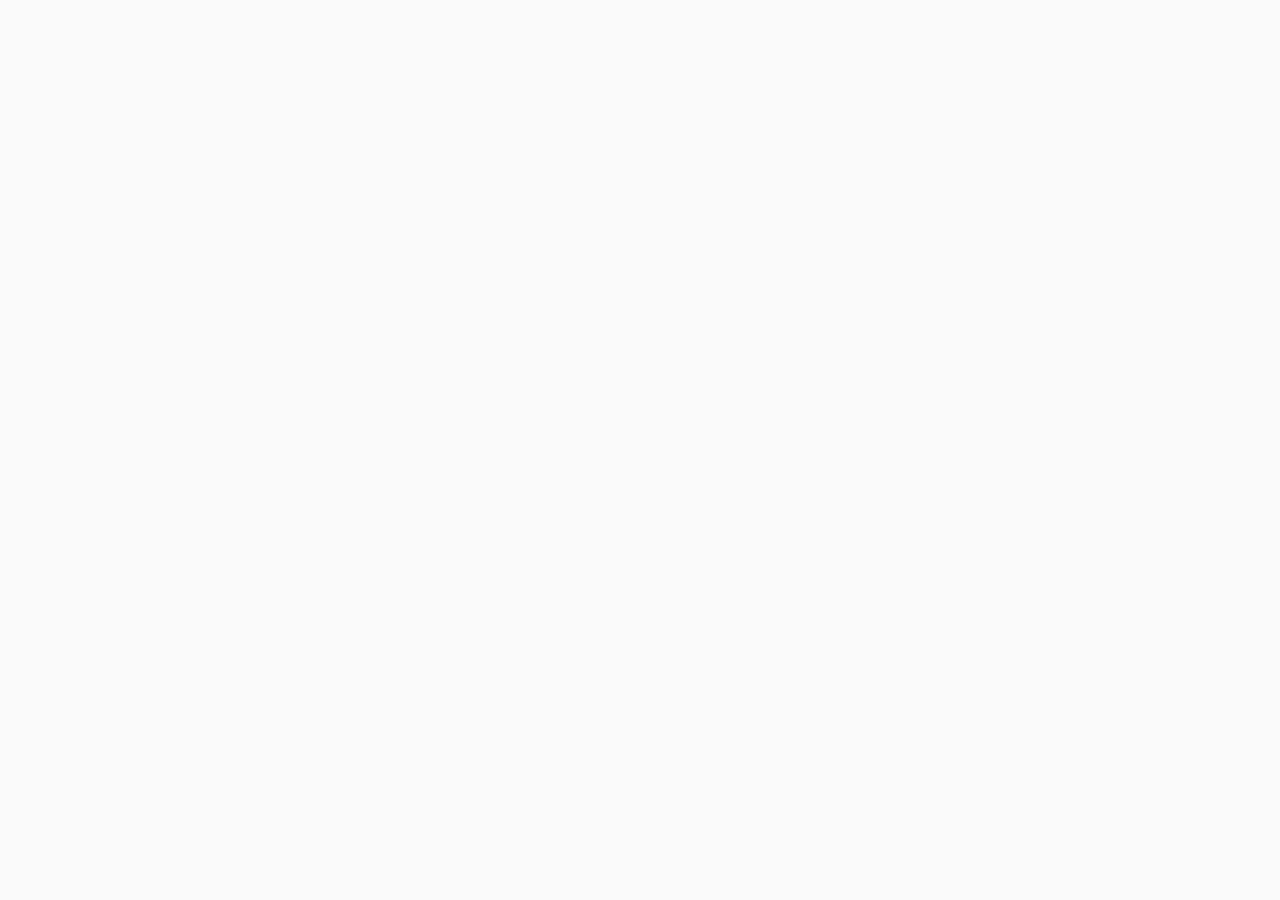
==== index.html @ f5d24d90 "style & refactor - remodelação total do UI do chat, criação de uma hompage, reorganização e remodula" ====
<!DOCTYPE html>
<html lang="pt-BR">
<head>
    <meta charset="UTF-8">
    <meta name="viewport" content="width=device-width, initial-scale=1.0">
    <title>Chatbot UFCA - Assistente Virtual Institucional</title>
    <link rel="icon" href="assets/logo_chatbot_ufca_beta.png">
    <link rel="preconnect" href="https://fonts.googleapis.com">
    <link rel="preconnect" href="https://fonts.gstatic.com" crossorigin>
    <link href="https://fonts.googleapis.com/css2?family=Inter:wght@400;500;600;700&display=swap" rel="stylesheet">
    <style>
        * {
            box-sizing: border-box;
            margin: 0;
            padding: 0;
        }

        html {
            scroll-behavior: smooth;
            font-family: 'Inter', -apple-system, BlinkMacSystemFont, sans-serif;
            color: #1F1F1F;
            background-color: #FAFAFA;
        }

        /* Barra Superior Fixa */
        .topbar {
            position: sticky;
            top: 0;
            height: 52px;
            background-color: #3A332D;
            color: #EAE4DC;
            display: flex;
            align-items: center;
            justify-content: space-between;
            padding: 0 32px;
            z-index: 1000;
            box-shadow: 0 2px 8px rgba(0, 0, 0, 0.18);
            font-size: 13px;
        }

        .topbar-group {
            display: flex;
            align-items: center;
            gap: 28px;
        }

        .topbar a {
            color: #EAE4DC;
            text-decoration: none;
            font-weight: 500;
            letter-spacing: 0.3px;
            display: inline-flex;
            align-items: center;
            gap: 8px;
            transition: color 0.2s ease;
        }

        .topbar a:hover {
            color: #F2C94C;
        }

        .topbar img {
            height: 26px;
            width: auto;
        }

        /* Container Principal */
        .container {
            max-width: 980px;
            margin: 0 auto;
            padding: 36px 20px 100px 20px;
        }

        /* Hero Section */
        .hero {
            background-color: #F4F5F6;
            border: 1px solid #D8DCE0;
            border-radius: 16px;
            padding: 36px 40px;
            display: flex;
            align-items: center;
            gap: 32px;
            margin-bottom: 32px;
        }

        .hero-logo {
            width: 115px;
            height: 115px;
            object-fit: contain;
            flex-shrink: 0;
        }

        .hero-content h1 {
            font-size: 28px;
            font-weight: 700;
            color: #111111;
            margin-bottom: 10px;
        }

        .hero-content p {
            font-size: 15px;
            line-height: 1.6;
            color: #333333;
            margin-bottom: 20px;
        }

        .hero-actions {
            display: flex;
            flex-wrap: wrap;
            gap: 12px;
        }

        .btn-primary {
            background-color: #3B6E75;
            color: #FFFFFF;
            text-decoration: none;
            font-weight: 600;
            font-size: 14px;
            padding: 11px 22px;
            border-radius: 8px;
            border: none;
            cursor: pointer;
            display: inline-flex;
            align-items: center;
            gap: 8px;
            transition: background-color 0.2s ease;
        }

        .btn-primary:hover {
            background-color: #2E585E;
        }

        .btn-secondary {
            background-color: #FFFFFF;
            color: #1F1F1F;
            text-decoration: none;
            font-weight: 600;
            font-size: 14px;
            padding: 11px 22px;
            border-radius: 8px;
            border: 1px solid #BFC5CC;
            cursor: pointer;
            transition: all 0.2s ease;
        }

        .btn-secondary:hover {
            border-color: #3B6E75;
            background-color: #EEF5F6;
        }

        /* Seções da Homepage */
        .section-card {
            scroll-margin-top: 76px;
            background-color: #FFFFFF;
            border: 1px solid #DCE0E4;
            border-radius: 14px;
            padding: 28px 32px;
            margin-bottom: 24px;
            box-shadow: 0 1px 3px rgba(0, 0, 0, 0.03);
        }

        .section-card h2 {
            font-size: 21px;
            font-weight: 700;
            color: #3A332D;
            border-bottom: 2px solid #3B6E75;
            padding-bottom: 10px;
            margin-bottom: 16px;
        }

        .section-card p {
            font-size: 14.5px;
            line-height: 1.65;
            color: #2B2B2B;
            margin-bottom: 14px;
        }

        .features-list {
            list-style: none;
            display: grid;
            grid-template-columns: repeat(auto-fit, minmax(260px, 1fr));
            gap: 14px;
            margin: 16px 0;
        }

        .features-list li {
            background-color: #F8F9FA;
            border: 1px solid #E2E6EA;
            border-radius: 10px;
            padding: 14px 16px;
            font-size: 13.5px;
            line-height: 1.5;
        }

        .features-list strong {
            display: block;
            color: #3B6E75;
            font-size: 14px;
            margin-bottom: 4px;
        }

        .disclaimer-banner {
            background-color: #FFF7C2;
            border-left: 4px solid #D4A017;
            border-radius: 8px;
            padding: 14px 18px;
            font-size: 13px;
            line-height: 1.5;
            color: #2C2A1E;
            margin-top: 12px;
        }

        /* Cards de Contribuição */
        .cards-grid {
            display: grid;
            grid-template-columns: repeat(auto-fit, minmax(260px, 1fr));
            gap: 16px;
            margin-top: 16px;
        }

        .action-card {
            background-color: #F8F9FA;
            border: 1px solid #DCE0E4;
            border-radius: 10px;
            padding: 18px;
            display: flex;
            flex-direction: column;
            justify-content: space-between;
        }

        .action-card h3 {
            font-size: 15.5px;
            font-weight: 700;
            color: #1A1A1A;
            margin-bottom: 8px;
        }

        .action-card p {
            font-size: 13.5px;
            color: #444444;
            margin-bottom: 16px;
        }

        .action-card a {
            align-self: flex-start;
            background-color: #3B6E75;
            color: #FFFFFF;
            text-decoration: none;
            font-size: 13px;
            font-weight: 600;
            padding: 8px 14px;
            border-radius: 7px;
            transition: background-color 0.2s ease;
        }

        .action-card a:hover {
            background-color: #2E585E;
        }

        /* Contatos */
        .contacts-grid {
            display: grid;
            grid-template-columns: repeat(auto-fit, minmax(280px, 1fr));
            gap: 14px;
            margin-top: 14px;
        }

        .contact-item {
            background-color: #F8F9FA;
            border: 1px solid #E2E6EA;
            border-radius: 10px;
            padding: 14px 16px;
            font-size: 13.5px;
            line-height: 1.5;
        }

        .contact-item strong {
            display: block;
            color: #3A332D;
            margin-bottom: 4px;
        }

        .contact-item a {
            color: #3B6E75;
            font-weight: 600;
            text-decoration: underline;
        }

        /* Rodapé da Página */
        .page-footer {
            text-align: center;
            font-size: 12.5px;
            color: #555555;
            padding: 20px;
            border-top: 1px solid #E0E0E0;
            background-color: #FFFFFF;
        }

        .page-footer a {
            color: #3B6E75;
            text-decoration: none;
            font-weight: 600;
        }

        /* Botão Flutuante (Widget Launcher) */
        .chat-widget-launcher {
            position: fixed;
            bottom: 24px;
            right: 24px;
            background-color: #3B6E75;
            color: #FFFFFF;
            border: 2px solid #3A332D;
            border-radius: 50px;
            padding: 10px 20px 10px 14px;
            font-family: inherit;
            font-size: 14px;
            font-weight: 600;
            cursor: pointer;
            display: flex;
            align-items: center;
            gap: 10px;
            box-shadow: 0 6px 20px rgba(0, 0, 0, 0.25);
            z-index: 9999;
            transition: transform 0.2s ease, background-color 0.2s ease;
        }

        .chat-widget-launcher:hover {
            background-color: #2E585E;
            transform: translateY(-2px);
        }

        .chat-widget-launcher img {
            width: 30px;
            height: 30px;
            border-radius: 50%;
            background-color: #FFFFFF;
            padding: 2px;
            object-fit: contain;
        }

        @media (max-width: 720px) {
            .topbar {
                padding: 0 14px;
                font-size: 12px;
            }
            .topbar-group {
                gap: 14px;
            }
            .hero {
                flex-direction: column;
                text-
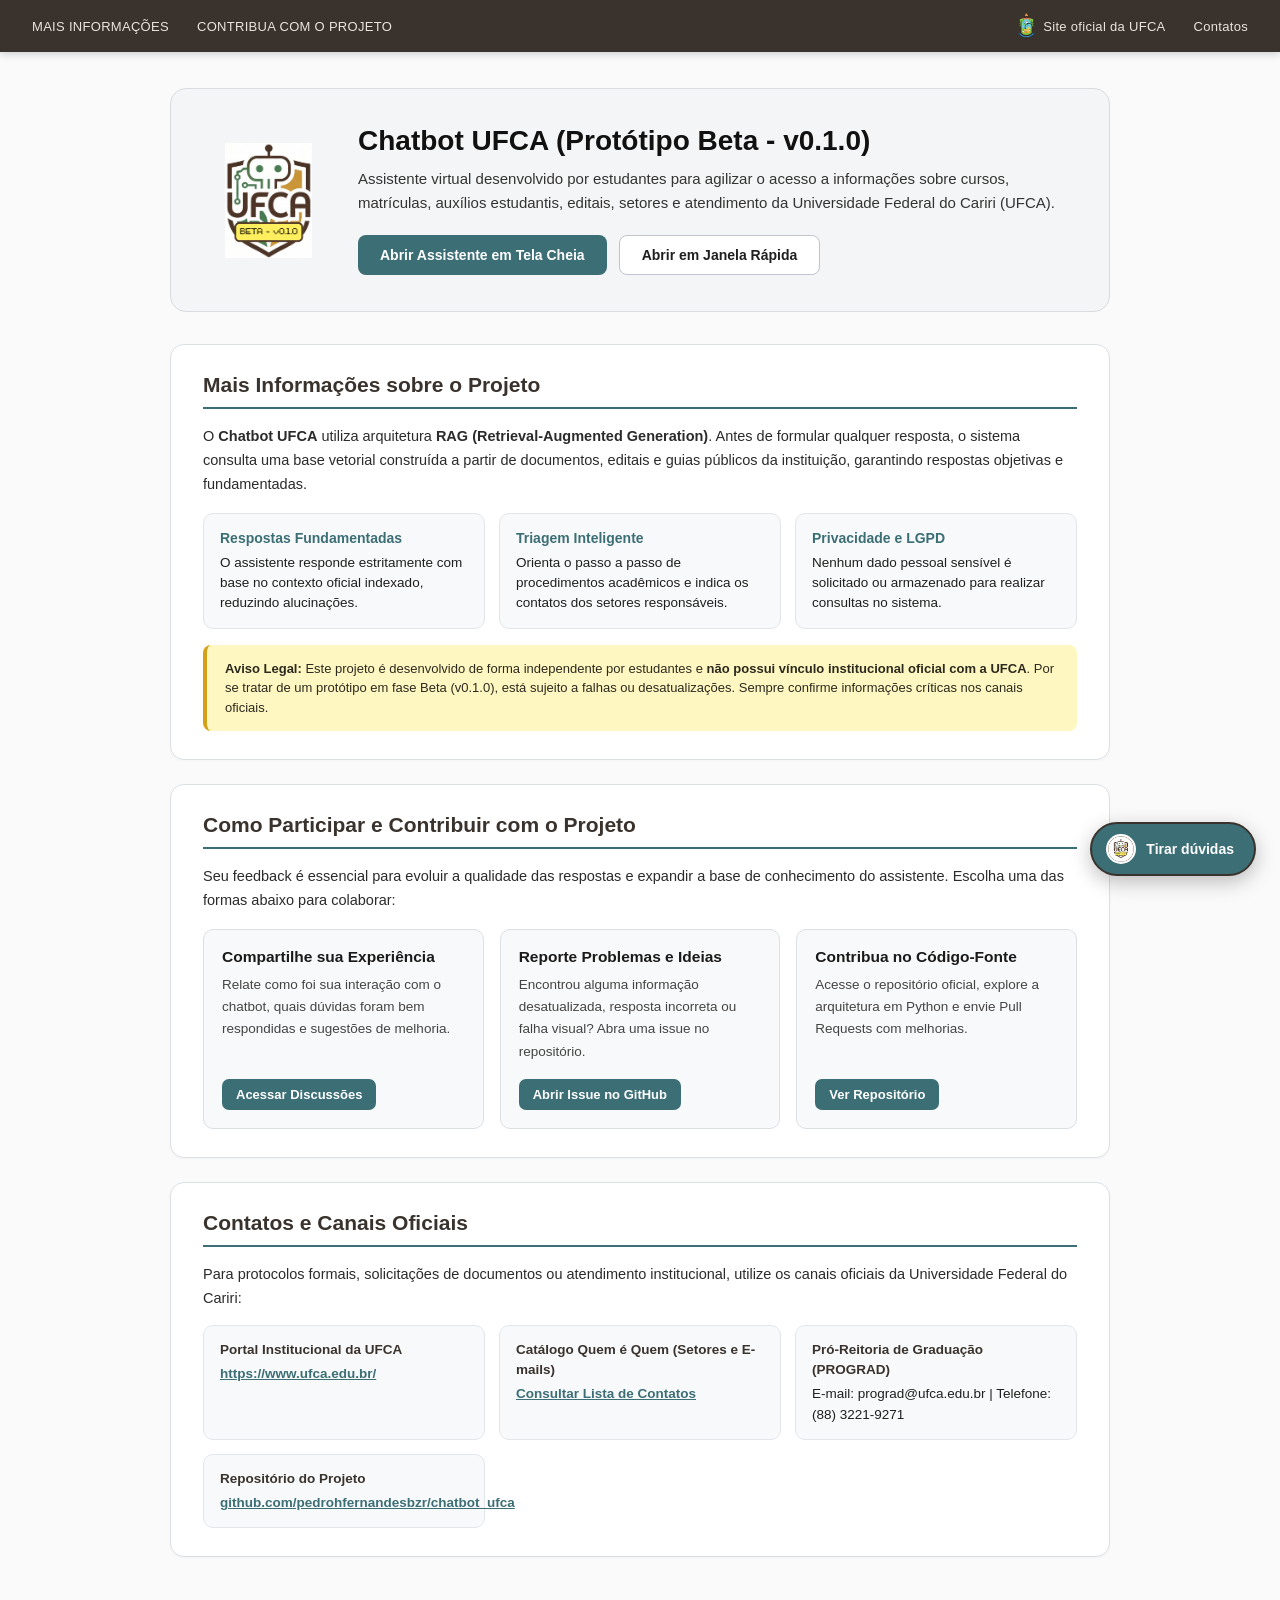
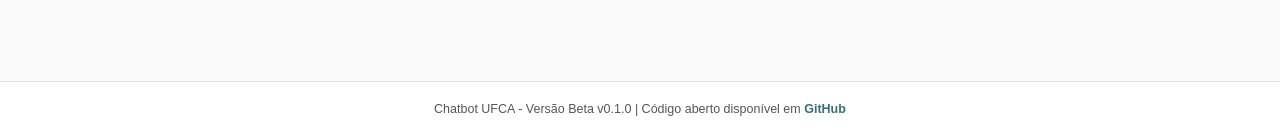
==== commit e6ceb18f: "feat(index.html): A hompage do projeto estava com a estrutura truncada" ====
--- a/index.html
+++ b/index.html
@@ -348,4 +348,175 @@
             }
             .hero {
                 flex-direction: column;
-                text-+                text-align: center;
+                padding: 24px 20px;
+            }
+            .hero-actions {
+                justify-content: center;
+            }
+        }
+    </style>
+</head>
+<body>
+
+    <!-- Barra Superior -->
+    <header class="topbar">
+        <div class="topbar-group">
+            <a href="#mais-informacoes">MAIS INFORMAÇÕES</a>
+            <a href="#como-participar">CONTRIBUA COM O PROJETO</a>
+        </div>
+        <div class="topbar-group">
+            <a href="https://www.ufca.edu.br/" target="_blank">
+                <img src="assets/brasao_ufca.png" alt="Brasão UFCA">
+                <span>Site oficial da UFCA</span>
+            </a>
+            <a href="#contatos">Contatos</a>
+        </div>
+    </header>
+
+    <main class="container">
+        <!-- Apresentação Principal -->
+        <section class="hero">
+            <img class="hero-logo" src="assets/logo_chatbot_ufca_beta.png" alt="Logo Chatbot UFCA">
+            <div class="hero-content">
+                <h1>Chatbot UFCA (Protótipo Beta - v0.1.0)</h1>
+                <p>
+                    Assistente virtual desenvolvido por estudantes para agilizar o acesso a informações sobre cursos,
+                    matrículas, auxílios estudantis, editais, setores e atendimento da Universidade Federal do Cariri (UFCA).
+                </p>
+                <div class="hero-actions">
+                    <a class="btn-primary" href="https://chatbot-ufca.streamlit.app/" target="_blank">
+                        Abrir Assistente em Tela Cheia
+                    </a>
+                    <button class="btn-secondary" id="btnAbrirWidgetHero">
+                        Abrir em Janela Rápida
+                    </button>
+                </div>
+            </div>
+        </section>
+
+        <!-- Seção 1: Mais Informações -->
+        <section class="section-card" id="mais-informacoes">
+            <h2>Mais Informações sobre o Projeto</h2>
+            <p>
+                O <strong>Chatbot UFCA</strong> utiliza arquitetura <strong>RAG (Retrieval-Augmented Generation)</strong>.
+                Antes de formular qualquer resposta, o sistema consulta uma base vetorial construída a partir de documentos,
+                editais e guias públicos da instituição, garantindo respostas objetivas e fundamentadas.
+            </p>
+            <ul class="features-list">
+                <li>
+                    <strong>Respostas Fundamentadas</strong>
+                    O assistente responde estritamente com base no contexto oficial indexado, reduzindo alucinações.
+                </li>
+                <li>
+                    <strong>Triagem Inteligente</strong>
+                    Orienta o passo a passo de procedimentos acadêmicos e indica os contatos dos setores responsáveis.
+                </li>
+                <li>
+                    <strong>Privacidade e LGPD</strong>
+                    Nenhum dado pessoal sensível é solicitado ou armazenado para realizar consultas no sistema.
+                </li>
+            </ul>
+            <div class="disclaimer-banner">
+                <strong>Aviso Legal:</strong> Este projeto é desenvolvido de forma independente por estudantes e
+                <strong>não possui vínculo institucional oficial com a UFCA</strong>. Por se tratar de um protótipo em fase
+                Beta (v0.1.0), está sujeito a falhas ou desatualizações. Sempre confirme informações críticas nos canais oficiais.
+            </div>
+        </section>
+
+        <!-- Seção 2: Como Participar / Contribua -->
+        <section class="section-card" id="como-participar">
+            <h2>Como Participar e Contribuir com o Projeto</h2>
+            <p>
+                Seu feedback é essencial para evoluir a qualidade das respostas e expandir a base de conhecimento do assistente.
+                Escolha uma das formas abaixo para colaborar:
+            </p>
+            <div class="cards-grid">
+                <div class="action-card">
+                    <div>
+                        <h3>Compartilhe sua Experiência</h3>
+                        <p>Relate como foi sua interação com o chatbot, quais dúvidas foram bem respondidas e sugestões de melhoria.</p>
+                    </div>
+                    <a href="https://github.com/pedrohfernandesbzr/chatbot_ufca/discussions" target="_blank">Acessar Discussões</a>
+                </div>
+                <div class="action-card">
+                    <div>
+                        <h3>Reporte Problemas e Ideias</h3>
+                        <p>Encontrou alguma informação desatualizada, resposta incorreta ou falha visual? Abra uma issue no repositório.</p>
+                    </div>
+                    <a href="https://github.com/pedrohfernandesbzr/chatbot_ufca/issues" target="_blank">Abrir Issue no GitHub</a>
+                </div>
+                <div class="action-card">
+                    <div>
+                        <h3>Contribua no Código-Fonte</h3>
+                        <p>Acesse o repositório oficial, explore a arquitetura em Python e envie Pull Requests com melhorias.</p>
+                    </div>
+                    <a href="https://github.com/pedrohfernandesbzr/chatbot_ufca" target="_blank">Ver Repositório</a>
+                </div>
+            </div>
+        </section>
+
+        <!-- Seção 3: Contatos -->
+        <section class="section-card" id="contatos">
+            <h2>Contatos e Canais Oficiais</h2>
+            <p>
+                Para protocolos formais, solicitações de documentos ou atendimento institucional, utilize os canais oficiais
+                da Universidade Federal do Cariri:
+            </p>
+            <div class="contacts-grid">
+                <div class="contact-item">
+                    <strong>Portal Institucional da UFCA</strong>
+                    <a href="https://www.ufca.edu.br/" target="_blank">https://www.ufca.edu.br/</a>
+                </div>
+                <div class="contact-item">
+                    <strong>Catálogo Quem é Quem (Setores e E-mails)</strong>
+                    <a href="https://www.ufca.edu.br/instituicao/administrativo/acesso-a-informacao/institucional/quem-e-quem/" target="_blank">Consultar Lista de Contatos</a>
+                </div>
+                <div class="contact-item">
+                    <strong>Pró-Reitoria de Graduação (PROGRAD)</strong>
+                    E-mail: prograd@ufca.edu.br | Telefone: (88) 3221-9271
+                </div>
+                <div class="contact-item">
+                    <strong>Repositório do Projeto</strong>
+                    <a href="https://github.com/pedrohfernandesbzr/chatbot_ufca" target="_blank">github.com/pedrohfernandesbzr/chatbot_ufca</a>
+                </div>
+            </div>
+        </section>
+    </main>
+
+    <footer class="page-footer">
+        Chatbot UFCA - Versão Beta v0.1.0 | Código aberto disponível em
+        <a href="https://github.com/pedrohfernandesbzr/chatbot_ufca" target="_blank">GitHub</a>
+    </footer>
+
+    <!-- Botão Flutuante do Chat -->
+    <button class="chat-widget-launcher" id="btnWidgetLauncher" title="Abrir Assistente Virtual">
+        <img src="assets/icone_sms_chatbot_ufca_beta.png" alt="Chat">
+        <span>Tirar dúvidas</span>
+    </button>
+
+    <script>
+        const URL_STREAMLIT = "https://chatbot-ufca.streamlit.app/";
+
+        function abrirJanelaChat() {
+            const largura = 440;
+            const altura = 660;
+            const esquerda = Math.max(0, window.screen.width - largura - 30);
+            const topo = Math.max(0, window.screen.height - altura - 90);
+
+            const popup = window.open(
+                URL_STREAMLIT,
+                "ChatbotUFCA",
+                `width=${largura},height=${altura},left=${esquerda},top=${topo},resizable=yes,scrollbars=yes`
+            );
+
+            if (!popup || popup.closed || typeof popup.closed === "undefined") {
+                window.open(URL_STREAMLIT, "_blank");
+            }
+        }
+
+        document.getElementById("btnWidgetLauncher").addEventListener("click", abrirJanelaChat);
+        document.getElementById("btnAbrirWidgetHero").addEventListener("click", abrirJanelaChat);
+    </script>
+</body>
+</html>
